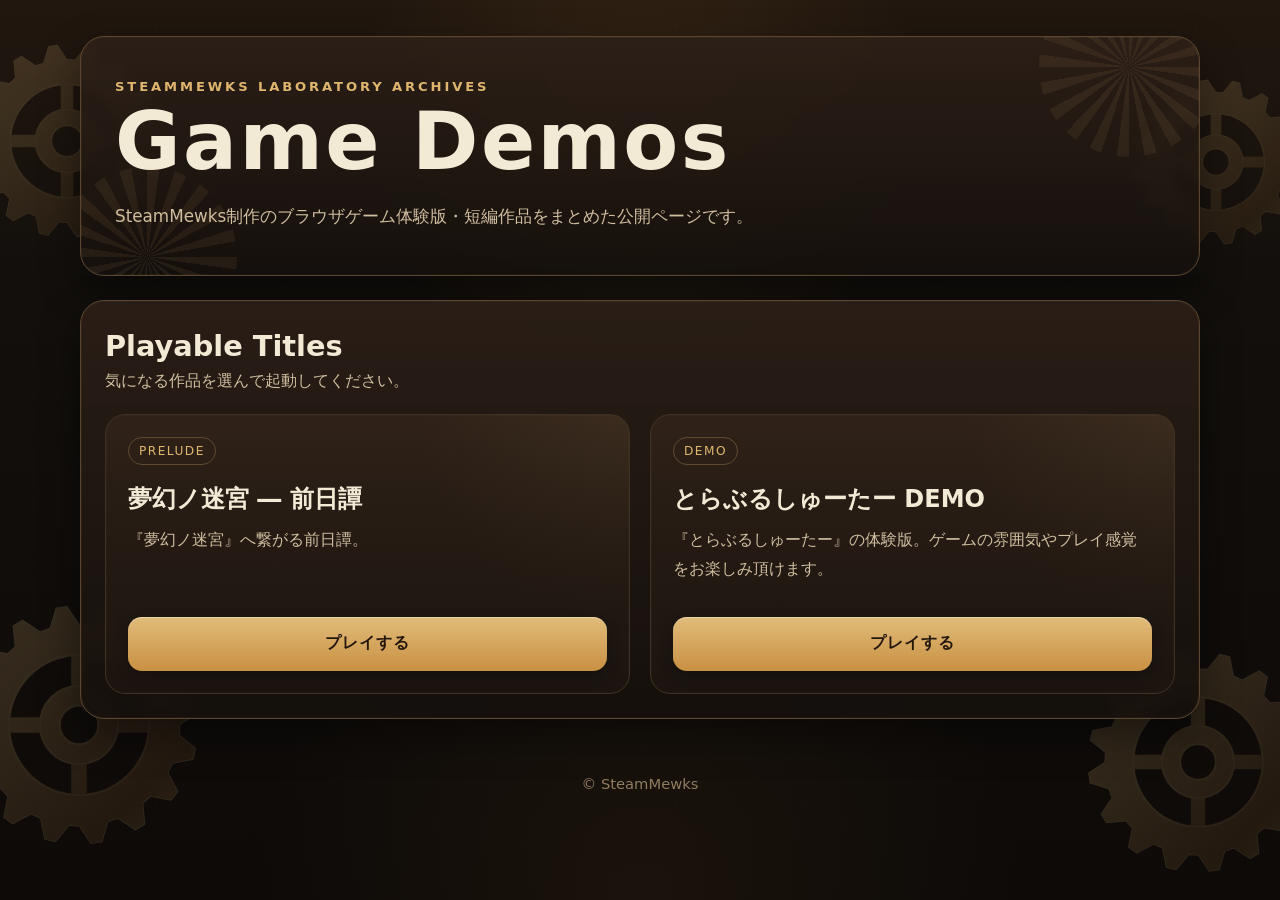
==== index.html @ 3a49b7d9 "Add files via upload" ====
<!doctype html>
<html lang="ja">
<head>
  <meta charset="utf-8">
  <meta name="viewport" content="width=device-width, initial-scale=1, viewport-fit=cover">
  <meta name="theme-color" content="#120f0c">
  <meta name="description" content="SteamMewks制作のブラウザゲーム体験版ポータル">
  <title>SteamMewks Game Demos</title>
  <link rel="stylesheet" href="./assets/css/style.css?v=20261019-3">
</head>
<body>
  <div class="gears" aria-hidden="true">
    <div class="gear spin slow" style="--size: min(210px, 32vw, 32vh); --top: 4%; --left: -3%;"></div>
    <div class="gear spin-reverse medium" style="--size: min(180px, 30vw, 30vh); --top: 8%; --right: -2%;"></div>
    <div class="gear spin-reverse slow" style="--size: min(260px, 34vw, 34vh); --bottom: 5%; --left: -4%;"></div>
    <div class="gear spin medium" style="--size: min(240px, 32vw, 32vh); --bottom: 2%; --right: -3%;"></div>
  </div>

  <div class="noise" aria-hidden="true"></div>

  <main class="shell">
    <header class="hero panel">
      <p class="eyebrow">SteamMewks Laboratory Archives</p>
      <h1>Game Demos</h1>
      <p class="lead">
        SteamMewks制作のブラウザゲーム体験版・短編作品をまとめた公開ページです。<br>
      </p>
    </header>

    <section class="catalog panel" aria-labelledby="catalog-title">
      <div class="section-head">
        <h2 id="catalog-title">Playable Titles</h2>
        <p>気になる作品を選んで起動してください。</p>
      </div>

      <div class="grid">
        <article class="card">
          <div class="card-top">
            <span class="tag">Prelude</span>
          </div>
          <h3>夢幻ノ迷宮 ― 前日譚</h3>
          <p>
            『夢幻ノ迷宮』へ繋がる前日譚。
          </p>
          <a class="button" href="./mugen-prelude/" aria-label="夢幻ノ迷宮 前日譚をプレイする">プレイする</a>
        </article>

        <article class="card">
          <div class="card-top">
            <span class="tag">Demo</span>
          </div>
          <h3>とらぶるしゅーたー DEMO</h3>
          <p>
            『とらぶるしゅーたー』の体験版。ゲームの雰囲気やプレイ感覚をお楽しみ頂けます。
          </p>
          <a class="button" href="./troubleshooter-demo/" aria-label="とらぶるしゅーたー DEMOをプレイする">プレイする</a>
        </article>
      </div>
    </section>

    <section class="notes panel" aria-labelledby="notes-title" hidden>
      <h2 id="notes-title">About This Repository</h2>
      <ul>
        <li>新しい作品を追加する場合は、ゲーム用フォルダを増やしてトップページにリンクを足すだけで運用できます。</li>
        <li>ルートには <code>.nojekyll</code> を置いてあるので、特殊なビルドなしで公開可能です。</li>
      </ul>
    </section>

    <footer class="footer">
      <p>© SteamMewks</p>
    </footer>
  </main>

  <script src="./assets/js/main.js"></script>
</body>
</html>
---- assets/css/style.css ----
:root{
  --bg:#120f0c;
  --bg2:#1a1410;
  --panel:rgba(24,18,15,0.86);
  --panel2:rgba(38,28,21,0.94);
  --line:#5a4630;
  --line-soft:#3e3122;
  --text:#f3ead6;
  --muted:#cfbea0;
  --accent:#b77a30;
  --accent-2:#e0b66f;
  --shadow:rgba(0,0,0,0.42);
}

*{box-sizing:border-box}
html{scroll-behavior:smooth}
body{
  margin:0;
  min-height:100vh;
  color:var(--text);
  font-family: "Yu Gothic UI","Hiragino Sans","Meiryo",system-ui,sans-serif;
  background:
    radial-gradient(circle at 50% 12%, rgba(187,124,48,0.12), transparent 28%),
    radial-gradient(circle at 50% 100%, rgba(187,124,48,0.08), transparent 35%),
    linear-gradient(180deg, #21170f 0%, var(--bg) 32%, #0d0a08 100%);
  overflow-x:hidden;
}

a{color:inherit}

.shell{
  position:relative;
  width:min(1120px, calc(100% - 32px));
  margin:0 auto;
  padding:36px 0 64px;
  z-index:2;
}

.panel{
  background:linear-gradient(180deg, rgba(45,32,24,0.88), rgba(21,16,12,0.90));
  border:1px solid var(--line);
  border-radius:24px;
  box-shadow:0 16px 40px var(--shadow), inset 0 0 0 1px rgba(224,182,111,0.05);
  backdrop-filter: blur(4px);
}

.hero{
  padding:42px 34px;
  margin-bottom:24px;
  position:relative;
  overflow:hidden;
}
.hero::before,
.hero::after{
  content:"";
  position:absolute;
  inset:auto;
  width:180px;
  height:180px;
  border-radius:50%;
  opacity:0.08;
  background:repeating-conic-gradient(from 0deg, var(--accent-2) 0 8deg, transparent 8deg 18deg);
  filter:blur(0.2px);
}
.hero::before{top:-60px;right:-20px}
.hero::after{bottom:-72px;left:-24px}

.eyebrow{
  margin:0 0 8px;
  color:var(--accent-2);
  text-transform:uppercase;
  letter-spacing:.22em;
  font-size:.82rem;
  font-weight:700;
}

h1{
  margin:0;
  font-size:clamp(2.4rem, 7vw, 5rem);
  line-height:1;
  letter-spacing:.03em;
}

.lead{
  margin:18px 0 0;
  max-width:760px;
  color:var(--muted);
  font-size:1.05rem;
  line-height:1.95;
}

.catalog{padding:28px 24px 24px;margin-bottom:24px}
.section-head h2,.notes h2{
  margin:0;
  font-size:1.8rem;
}
.section-head p{
  margin:8px 0 0;
  color:var(--muted);
}
.grid{
  display:grid;
  grid-template-columns:repeat(auto-fit,minmax(280px,1fr));
  gap:20px;
  margin-top:22px;
}
.card{
  display:flex;
  flex-direction:column;
  min-height:280px;
  padding:22px;
  border-radius:20px;
  border:1px solid var(--line-soft);
  background:
    linear-gradient(180deg, rgba(62,45,31,0.45), rgba(29,21,16,0.78)),
    radial-gradient(circle at top right, rgba(224,182,111,0.12), transparent 35%);
  box-shadow: inset 0 0 0 1px rgba(255,255,255,0.02);
  transition: transform .22s ease, border-color .22s ease, box-shadow .22s ease;
}
.card:hover{
  transform:translateY(-4px);
  border-color:var(--accent);
  box-shadow:0 10px 24px rgba(0,0,0,0.28), inset 0 0 0 1px rgba(224,182,111,0.06);
}
.card-top{
  display:flex;
  justify-content:space-between;
  align-items:center;
  gap:12px;
}
.tag,
.badge{
  display:inline-flex;
  align-items:center;
  padding:6px 10px;
  border-radius:999px;
  border:1px solid rgba(224,182,111,0.28);
  font-size:.76rem;
  letter-spacing:.12em;
  text-transform:uppercase;
}
.tag{color:var(--accent-2)}
.badge{color:#ddcfb2;background:rgba(255,255,255,0.03)}
.card h3{
  margin:18px 0 10px;
  font-size:1.5rem;
  line-height:1.35;
}
.card p{
  margin:0;
  color:var(--muted);
  line-height:1.82;
  flex:1;
}
.button{
  display:inline-flex;
  justify-content:center;
  align-items:center;
  margin-top:20px;
  min-height:48px;
  padding:0 18px;
  border-radius:14px;
  text-decoration:none;
  font-weight:700;
  letter-spacing:.06em;
  color:#23170c;
  background:linear-gradient(180deg, #e1bc7a 0%, #c99043 100%);
  box-shadow: inset 0 1px 0 rgba(255,255,255,0.35), 0 6px 14px rgba(0,0,0,0.22);
}
.button:hover{filter:brightness(1.05)}

.notes{padding:24px 24px 22px}
.notes ul{margin:16px 0 0;padding-left:1.2em;color:var(--muted);line-height:1.9}
.notes code{
  color:var(--accent-2);
  background:rgba(255,255,255,0.04);
  padding:.1em .45em;
  border-radius:.4em;
}

.footer{
  padding-top:18px;
  text-align:center;
  color:#8f7c60;
  font-size:.92rem;
}

.gears{
  position:fixed;
  inset:0;
  z-index:0;
  pointer-events:none;
  overflow:hidden;
}
.gear{
  position:absolute;
  top:var(--top, auto);
  right:var(--right, auto);
  bottom:var(--bottom, auto);
  left:var(--left, auto);
  width:var(--size);
  height:var(--size);
  opacity:.2;
  background:url("../img/gear.svg") center / contain no-repeat;
}
.spin{animation:spin 24s linear infinite}
.spin-reverse{animation:spin-reverse 20s linear infinite}
.slow{animation-duration:30s}
.medium{animation-duration:22s}
.fast{animation-duration:16s}

.noise{
  position:fixed;
  inset:0;
  z-index:1;
  pointer-events:none;
  opacity:.08;
  background-image:
    radial-gradient(circle at 20% 20%, rgba(255,255,255,0.25) 0 1px, transparent 1px),
    radial-gradient(circle at 80% 40%, rgba(255,255,255,0.18) 0 1px, transparent 1px),
    radial-gradient(circle at 60% 70%, rgba(255,255,255,0.14) 0 1px, transparent 1px);
  background-size: 130px 130px, 170px 170px, 210px 210px;
}

@keyframes spin{from{transform:rotate(0deg)}to{transform:rotate(360deg)}}
@keyframes spin-reverse{from{transform:rotate(360deg)}to{transform:rotate(0deg)}}

@media (max-width: 720px){
  .shell{width:min(100% - 20px, 1120px);padding:20px 0 42px}
  .hero{padding:28px 18px 26px}
  .catalog,.notes{padding:20px 16px}
  .lead{font-size:.98rem;line-height:1.8}
  .card{min-height:250px;padding:18px}
  .gear{opacity:.16}
}

@media (prefers-reduced-motion: reduce){
  .gear{animation:none}
  html{scroll-behavior:auto}
}

/* Phone layout */
html{-webkit-text-size-adjust:100%;text-size-adjust:100%}
body{min-height:100svh}
.shell{padding-left:env(safe-area-inset-left);padding-right:env(safe-area-inset-right)}
.hero,.catalog,.card{min-width:0}
.grid{grid-template-columns:minmax(0,1fr)}
h1,h2,h3,p{overflow-wrap:anywhere}
.button{min-height:54px;touch-action:manipulation}
.button:focus-visible{outline:3px solid var(--accent-2);outline-offset:4px}
[hidden]{display:none!important}
@media (max-width:720px){
  .shell{width:calc(100% - 24px);padding-top:max(16px, env(safe-area-inset-top));padding-bottom:max(28px, env(safe-area-inset-bottom))}
  .panel{border-radius:18px;backdrop-filter:none}
  .hero{padding:26px 20px;margin-bottom:16px}
  .hero::before,.hero::after{display:none}
  .eyebrow{font-size:.68rem;letter-spacing:.12em;line-height:1.7}
  h1{font-size:clamp(2rem,10vw,3.4rem);line-height:1.1}
  .lead{margin-top:14px;font-size:.94rem;line-height:1.85}
  .lead br{display:none}
  .catalog{padding:22px 14px 14px;margin-bottom:0}
  .section-head{padding:0 4px}
  .section-head h2{font-size:1.4rem}
  .section-head p{font-size:.88rem;line-height:1.7}
  .grid{gap:14px;margin-top:18px}
  .card{min-height:0;padding:20px 16px;border-radius:14px}
  .card h3{font-size:1.24rem;margin-top:16px}
  .card p{font-size:.94rem;line-height:1.8}
  .button{width:100%;margin-top:18px;font-size:1rem}
  .gear{opacity:.16;filter:none}
  .noise{display:none}
  .footer{padding-top:14px;font-size:.8rem}
}
@media (min-width:960px){
  .grid{grid-template-columns:repeat(2,minmax(0,1fr))}
}
@media (hover:none){
  .card:hover{transform:none;box-shadow:inset 0 0 0 1px rgba(255,255,255,.02);border-color:var(--line-soft)}
}
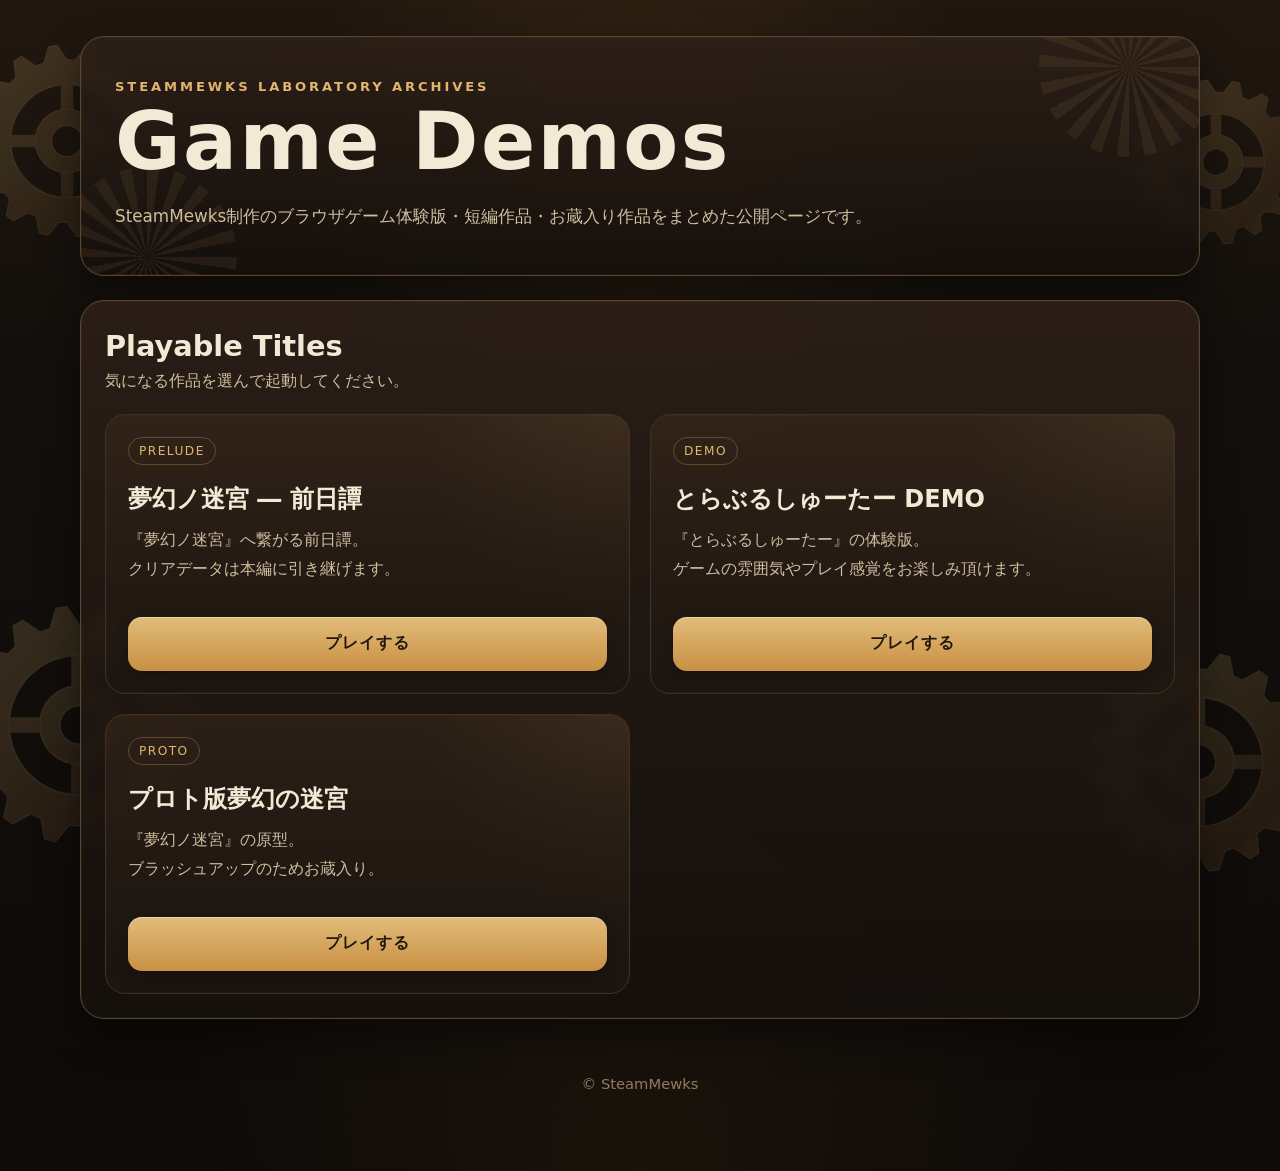
==== commit 7f7b14b8: "Add files via upload" ====
--- a/index.html
+++ b/index.html
@@ -23,7 +23,7 @@
       <p class="eyebrow">SteamMewks Laboratory Archives</p>
       <h1>Game Demos</h1>
       <p class="lead">
-        SteamMewks制作のブラウザゲーム体験版・短編作品をまとめた公開ページです。<br>
+        SteamMewks制作のブラウザゲーム体験版・短編作品・お蔵入り作品をまとめた公開ページです。<br>
       </p>
     </header>
 
@@ -40,7 +40,7 @@
           </div>
           <h3>夢幻ノ迷宮 ― 前日譚</h3>
           <p>
-            『夢幻ノ迷宮』へ繋がる前日譚。
+            『夢幻ノ迷宮』へ繋がる前日譚。<br>クリアデータは本編に引き継げます。
           </p>
           <a class="button" href="./mugen-prelude/" aria-label="夢幻ノ迷宮 前日譚をプレイする">プレイする</a>
         </article>
@@ -51,9 +51,20 @@
           </div>
           <h3>とらぶるしゅーたー DEMO</h3>
           <p>
-            『とらぶるしゅーたー』の体験版。ゲームの雰囲気やプレイ感覚をお楽しみ頂けます。
+            『とらぶるしゅーたー』の体験版。<br>ゲームの雰囲気やプレイ感覚をお楽しみ頂けます。
           </p>
           <a class="button" href="./troubleshooter-demo/" aria-label="とらぶるしゅーたー DEMOをプレイする">プレイする</a>
+        </article>
+
+        <article class="card">
+          <div class="card-top">
+            <span class="tag">Proto</span>
+          </div>
+          <h3>プロト版夢幻の迷宮</h3>
+          <p>
+            『夢幻ノ迷宮』の原型。<br>ブラッシュアップのためお蔵入り。
+          </p>
+          <a class="button" href="./proto-mugen/" aria-label="プロト版をプレイする">プレイする</a>
         </article>
       </div>
     </section>
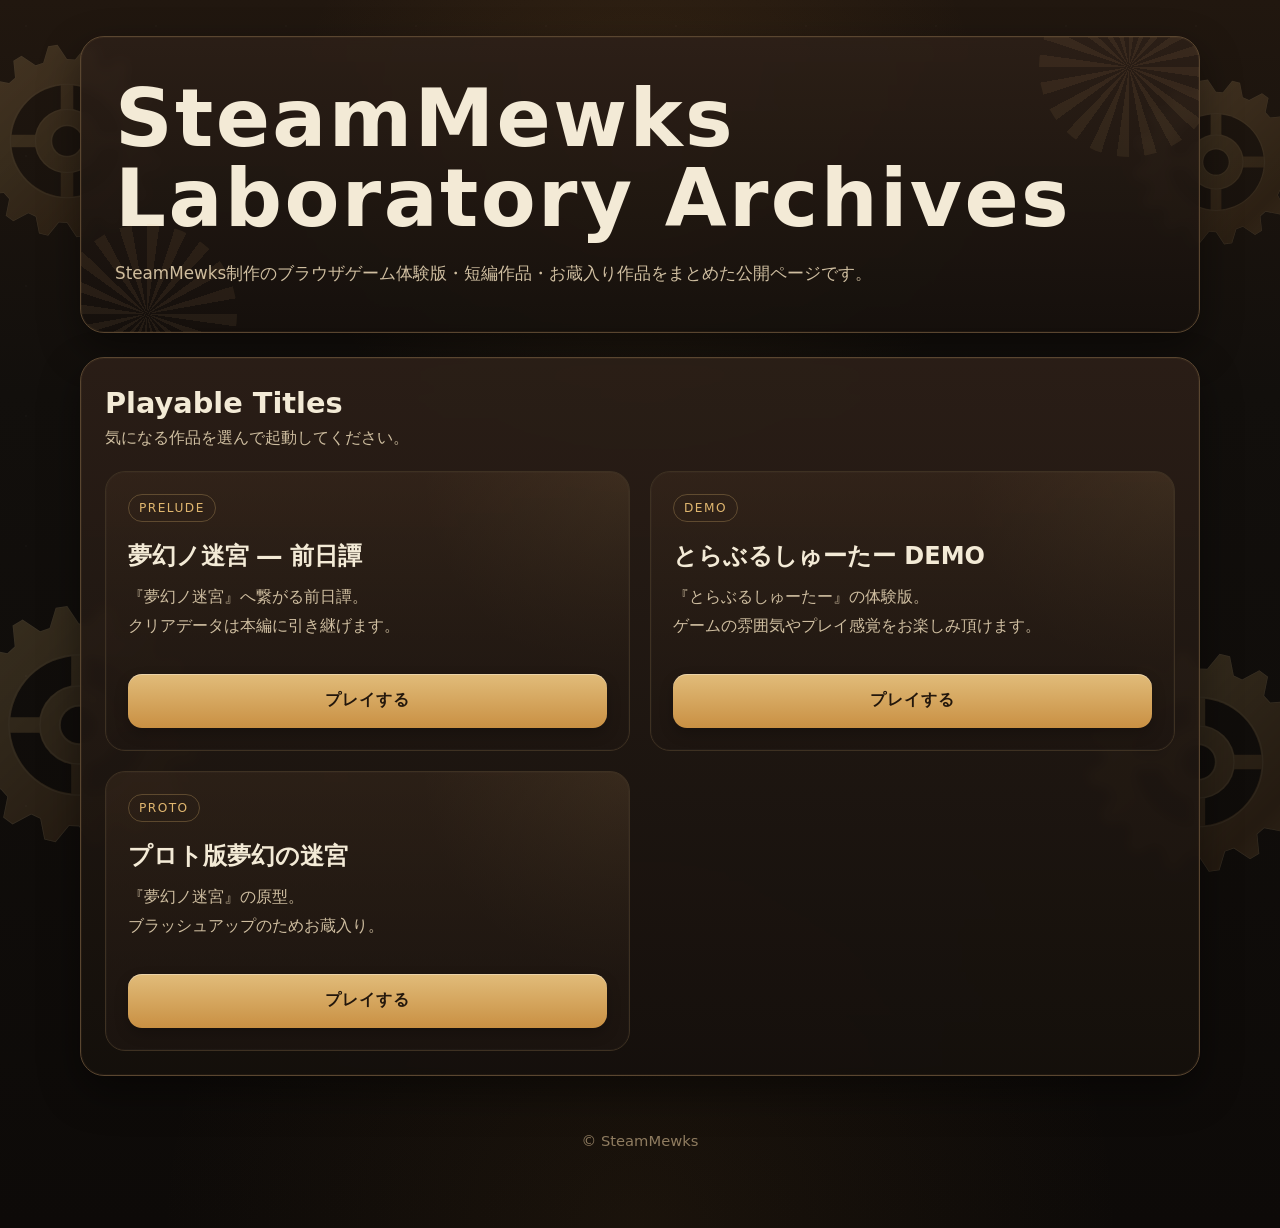
==== commit eabba2f9: "index.html の更新" ====
--- a/index.html
+++ b/index.html
@@ -5,7 +5,7 @@
   <meta name="viewport" content="width=device-width, initial-scale=1, viewport-fit=cover">
   <meta name="theme-color" content="#120f0c">
   <meta name="description" content="SteamMewks制作のブラウザゲーム体験版ポータル">
-  <title>SteamMewks Game Demos</title>
+  <title>SteamMewks Laboratory Archives</title>
   <link rel="stylesheet" href="./assets/css/style.css?v=20261019-3">
 </head>
 <body>
@@ -20,8 +20,7 @@
 
   <main class="shell">
     <header class="hero panel">
-      <p class="eyebrow">SteamMewks Laboratory Archives</p>
-      <h1>Game Demos</h1>
+      <h1>SteamMewks Laboratory Archives</h1>
       <p class="lead">
         SteamMewks制作のブラウザゲーム体験版・短編作品・お蔵入り作品をまとめた公開ページです。<br>
       </p>
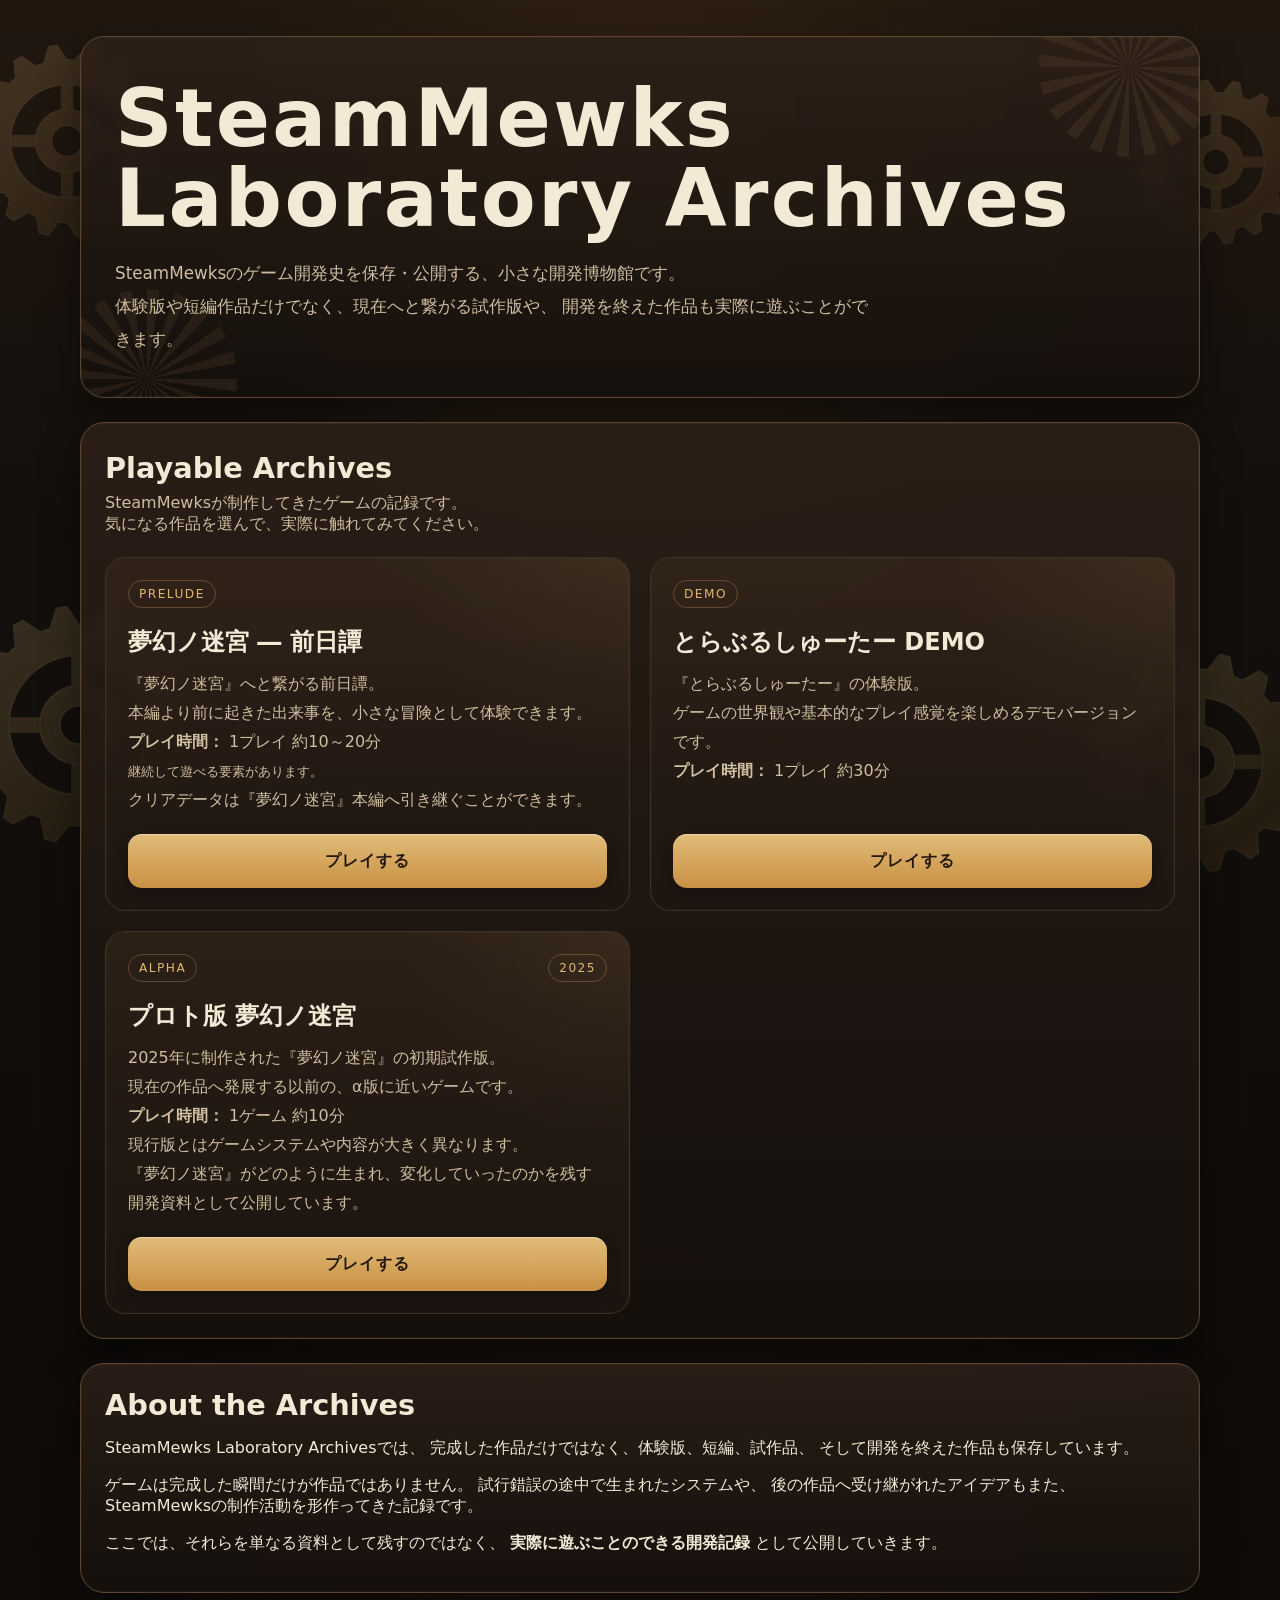
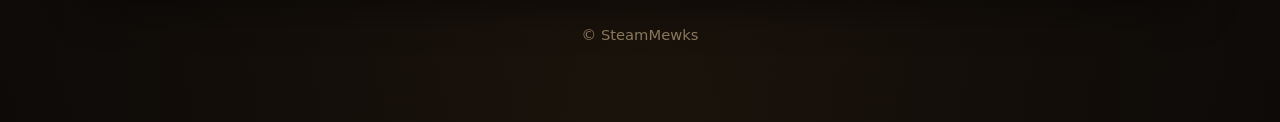
==== commit ad306ad2: "index.html の更新" ====
--- a/index.html
+++ b/index.html
@@ -4,83 +4,206 @@
   <meta charset="utf-8">
   <meta name="viewport" content="width=device-width, initial-scale=1, viewport-fit=cover">
   <meta name="theme-color" content="#120f0c">
-  <meta name="description" content="SteamMewks制作のブラウザゲーム体験版ポータル">
+  <meta
+    name="description"
+    content="SteamMewksが制作してきたブラウザゲームの体験版・短編作品・試作版を、実際に遊びながら辿れる開発アーカイブ。"
+  >
   <title>SteamMewks Laboratory Archives</title>
   <link rel="stylesheet" href="./assets/css/style.css?v=20261019-3">
 </head>
+
 <body>
   <div class="gears" aria-hidden="true">
-    <div class="gear spin slow" style="--size: min(210px, 32vw, 32vh); --top: 4%; --left: -3%;"></div>
-    <div class="gear spin-reverse medium" style="--size: min(180px, 30vw, 30vh); --top: 8%; --right: -2%;"></div>
-    <div class="gear spin-reverse slow" style="--size: min(260px, 34vw, 34vh); --bottom: 5%; --left: -4%;"></div>
-    <div class="gear spin medium" style="--size: min(240px, 32vw, 32vh); --bottom: 2%; --right: -3%;"></div>
+    <div
+      class="gear spin slow"
+      style="--size: min(210px, 32vw, 32vh); --top: 4%; --left: -3%;"
+    ></div>
+
+    <div
+      class="gear spin-reverse medium"
+      style="--size: min(180px, 30vw, 30vh); --top: 8%; --right: -2%;"
+    ></div>
+
+    <div
+      class="gear spin-reverse slow"
+      style="--size: min(260px, 34vw, 34vh); --bottom: 5%; --left: -4%;"
+    ></div>
+
+    <div
+      class="gear spin medium"
+      style="--size: min(240px, 32vw, 32vh); --bottom: 2%; --right: -3%;"
+    ></div>
   </div>
 
   <div class="noise" aria-hidden="true"></div>
 
   <main class="shell">
+
     <header class="hero panel">
       <h1>SteamMewks Laboratory Archives</h1>
+
       <p class="lead">
-        SteamMewks制作のブラウザゲーム体験版・短編作品・お蔵入り作品をまとめた公開ページです。<br>
+        SteamMewksのゲーム開発史を保存・公開する、小さな開発博物館です。<br>
+        体験版や短編作品だけでなく、現在へと繋がる試作版や、
+        開発を終えた作品も実際に遊ぶことができます。
       </p>
     </header>
 
+
     <section class="catalog panel" aria-labelledby="catalog-title">
+
       <div class="section-head">
-        <h2 id="catalog-title">Playable Titles</h2>
-        <p>気になる作品を選んで起動してください。</p>
+        <h2 id="catalog-title">Playable Archives</h2>
+
+        <p>
+          SteamMewksが制作してきたゲームの記録です。<br>
+          気になる作品を選んで、実際に触れてみてください。
+        </p>
       </div>
 
+
       <div class="grid">
+
+        <!-- 夢幻ノ迷宮 前日譚 -->
         <article class="card">
+
           <div class="card-top">
             <span class="tag">Prelude</span>
           </div>
+
           <h3>夢幻ノ迷宮 ― 前日譚</h3>
-          <p>
-            『夢幻ノ迷宮』へ繋がる前日譚。<br>クリアデータは本編に引き継げます。
-          </p>
-          <a class="button" href="./mugen-prelude/" aria-label="夢幻ノ迷宮 前日譚をプレイする">プレイする</a>
+
+          <p>
+            『夢幻ノ迷宮』へと繋がる前日譚。<br>
+            本編より前に起きた出来事を、小さな冒険として体験できます。
+          </p>
+
+          <p>
+            <strong>プレイ時間：</strong>
+            1プレイ 約10～20分
+            <br>
+            <small>継続して遊べる要素があります。</small>
+          </p>
+
+          <p>
+            クリアデータは『夢幻ノ迷宮』本編へ引き継ぐことができます。
+          </p>
+
+          <a
+            class="button"
+            href="./mugen-prelude/"
+            aria-label="夢幻ノ迷宮 前日譚をプレイする"
+          >
+            プレイする
+          </a>
+
         </article>
 
+
+        <!-- とらぶるしゅーたー -->
         <article class="card">
+
           <div class="card-top">
             <span class="tag">Demo</span>
           </div>
+
           <h3>とらぶるしゅーたー DEMO</h3>
-          <p>
-            『とらぶるしゅーたー』の体験版。<br>ゲームの雰囲気やプレイ感覚をお楽しみ頂けます。
-          </p>
-          <a class="button" href="./troubleshooter-demo/" aria-label="とらぶるしゅーたー DEMOをプレイする">プレイする</a>
+
+          <p>
+            『とらぶるしゅーたー』の体験版。<br>
+            ゲームの世界観や基本的なプレイ感覚を楽しめるデモバージョンです。
+          </p>
+
+          <p>
+            <strong>プレイ時間：</strong>
+            1プレイ 約30分
+          </p>
+
+          <a
+            class="button"
+            href="./troubleshooter-demo/"
+            aria-label="とらぶるしゅーたー DEMOをプレイする"
+          >
+            プレイする
+          </a>
+
         </article>
 
+
+        <!-- プロト版 夢幻ノ迷宮 -->
         <article class="card">
+
           <div class="card-top">
-            <span class="tag">Proto</span>
+            <span class="tag">Alpha</span>
+            <span class="tag">2025</span>
           </div>
-          <h3>プロト版夢幻の迷宮</h3>
-          <p>
-            『夢幻ノ迷宮』の原型。<br>ブラッシュアップのためお蔵入り。
-          </p>
-          <a class="button" href="./proto-mugen/" aria-label="プロト版をプレイする">プレイする</a>
+
+          <h3>プロト版 夢幻ノ迷宮</h3>
+
+          <p>
+            2025年に制作された『夢幻ノ迷宮』の初期試作版。<br>
+            現在の作品へ発展する以前の、α版に近いゲームです。
+          </p>
+
+          <p>
+            <strong>プレイ時間：</strong>
+            1ゲーム 約10分
+          </p>
+
+          <p>
+            現行版とはゲームシステムや内容が大きく異なります。<br>
+            『夢幻ノ迷宮』がどのように生まれ、変化していったのかを残す
+            開発資料として公開しています。
+          </p>
+
+          <a
+            class="button"
+            href="./proto-mugen/"
+            aria-label="2025年制作のプロト版 夢幻ノ迷宮をプレイする"
+          >
+            プレイする
+          </a>
+
         </article>
+
       </div>
     </section>
 
-    <section class="notes panel" aria-labelledby="notes-title" hidden>
-      <h2 id="notes-title">About This Repository</h2>
-      <ul>
-        <li>新しい作品を追加する場合は、ゲーム用フォルダを増やしてトップページにリンクを足すだけで運用できます。</li>
-        <li>ルートには <code>.nojekyll</code> を置いてあるので、特殊なビルドなしで公開可能です。</li>
-      </ul>
+
+    <section class="notes panel" aria-labelledby="notes-title">
+
+      <div class="section-head">
+        <h2 id="notes-title">About the Archives</h2>
+      </div>
+
+      <p>
+        SteamMewks Laboratory Archivesでは、
+        完成した作品だけではなく、体験版、短編、試作品、
+        そして開発を終えた作品も保存しています。
+      </p>
+
+      <p>
+        ゲームは完成した瞬間だけが作品ではありません。
+        試行錯誤の途中で生まれたシステムや、
+        後の作品へ受け継がれたアイデアもまた、
+        SteamMewksの制作活動を形作ってきた記録です。
+      </p>
+
+      <p>
+        ここでは、それらを単なる資料として残すのではなく、
+        <strong>実際に遊ぶことのできる開発記録</strong>
+        として公開していきます。
+      </p>
+
     </section>
+
 
     <footer class="footer">
       <p>© SteamMewks</p>
     </footer>
+
   </main>
 
   <script src="./assets/js/main.js"></script>
 </body>
-</html>
+</html>
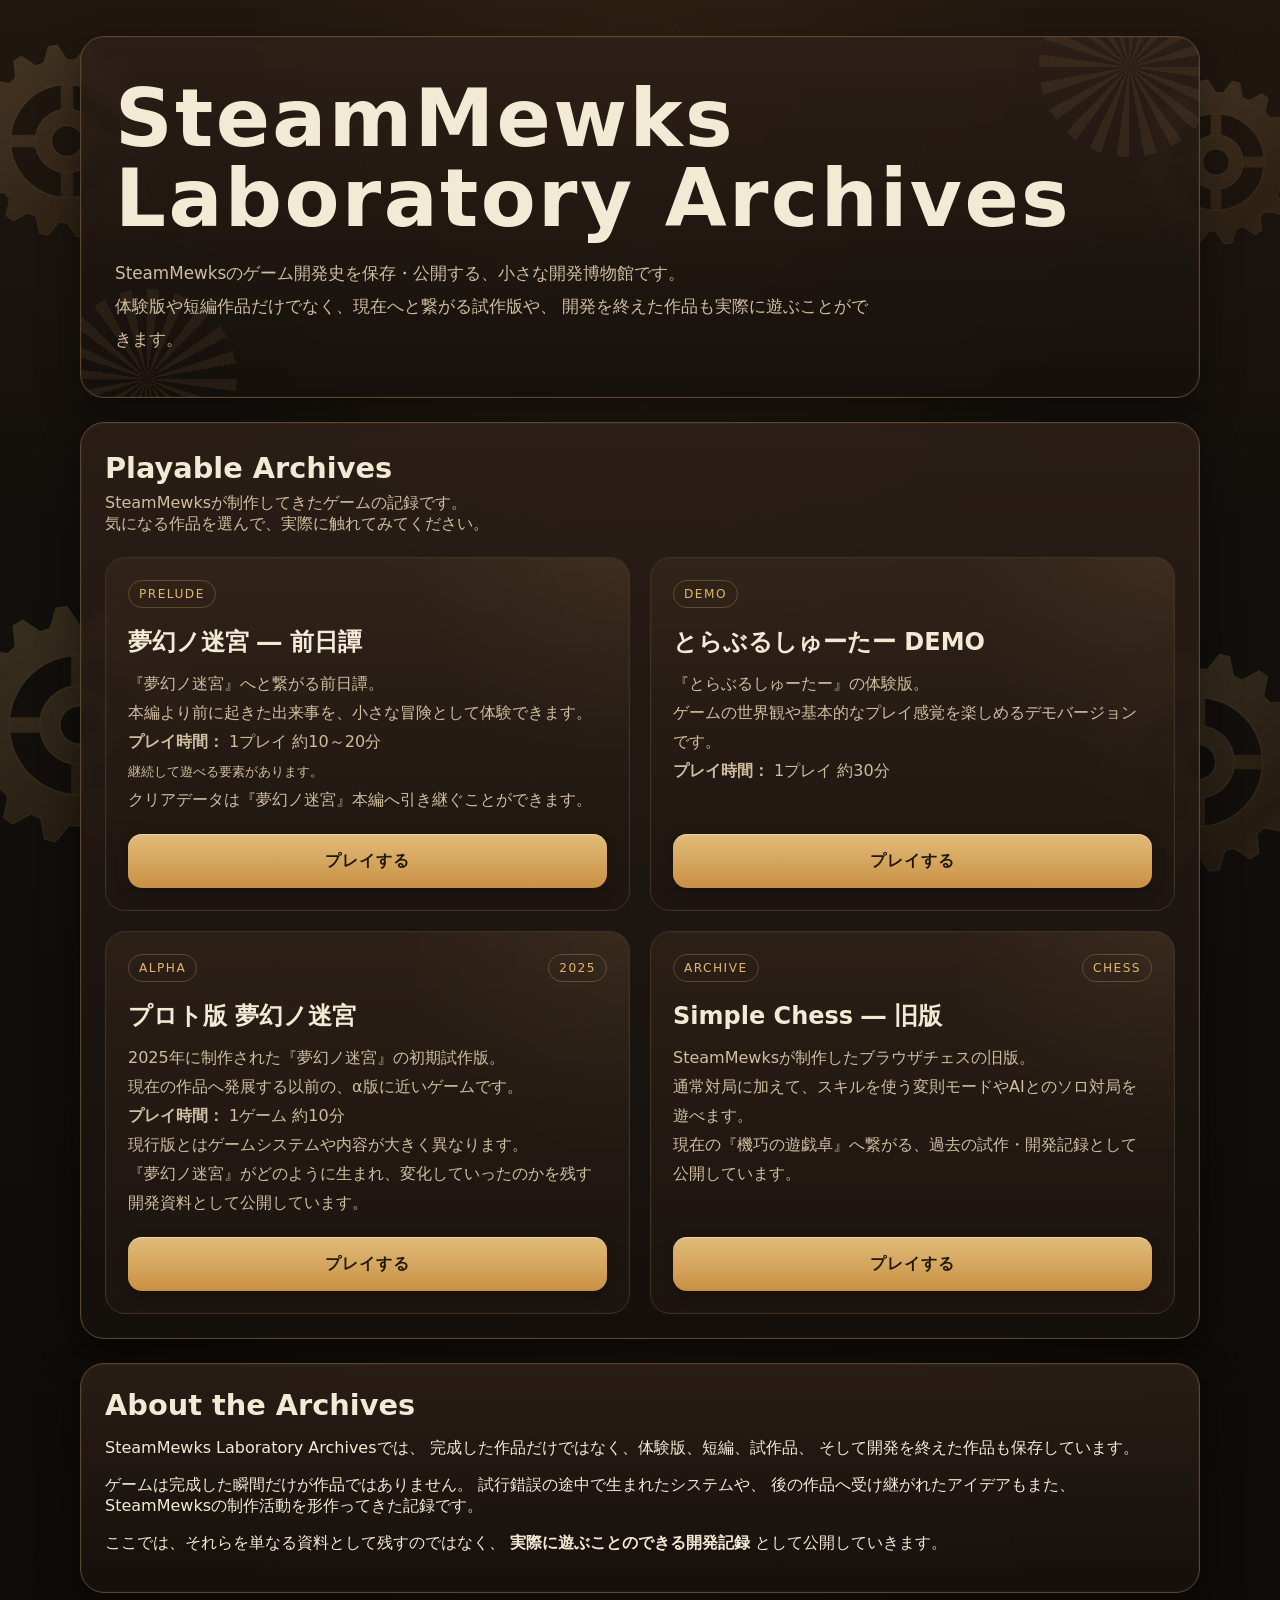
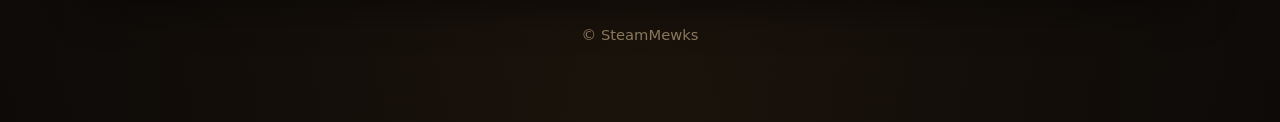
==== commit 7e615ec8: "index.html の更新" ====
--- a/index.html
+++ b/index.html
@@ -166,6 +166,35 @@
 
         </article>
 
+<!-- Simple Chess 旧版 -->
+<article class="card">
+
+  <div class="card-top">
+    <span class="tag">Archive</span>
+    <span class="tag">Chess</span>
+  </div>
+
+  <h3>Simple Chess ― 旧版</h3>
+
+  <p>
+    SteamMewksが制作したブラウザチェスの旧版。<br>
+    通常対局に加えて、スキルを使う変則モードやAIとのソロ対局を遊べます。
+  </p>
+
+  <p>
+    現在の『機巧の遊戯卓』へ繋がる、過去の試作・開発記録として公開しています。
+  </p>
+
+  <a
+    class="button"
+    href="./simple-chess/simple-chess.html"
+    aria-label="Simple Chess 旧版をプレイする"
+  >
+    プレイする
+  </a>
+
+</article>
+
       </div>
     </section>
 
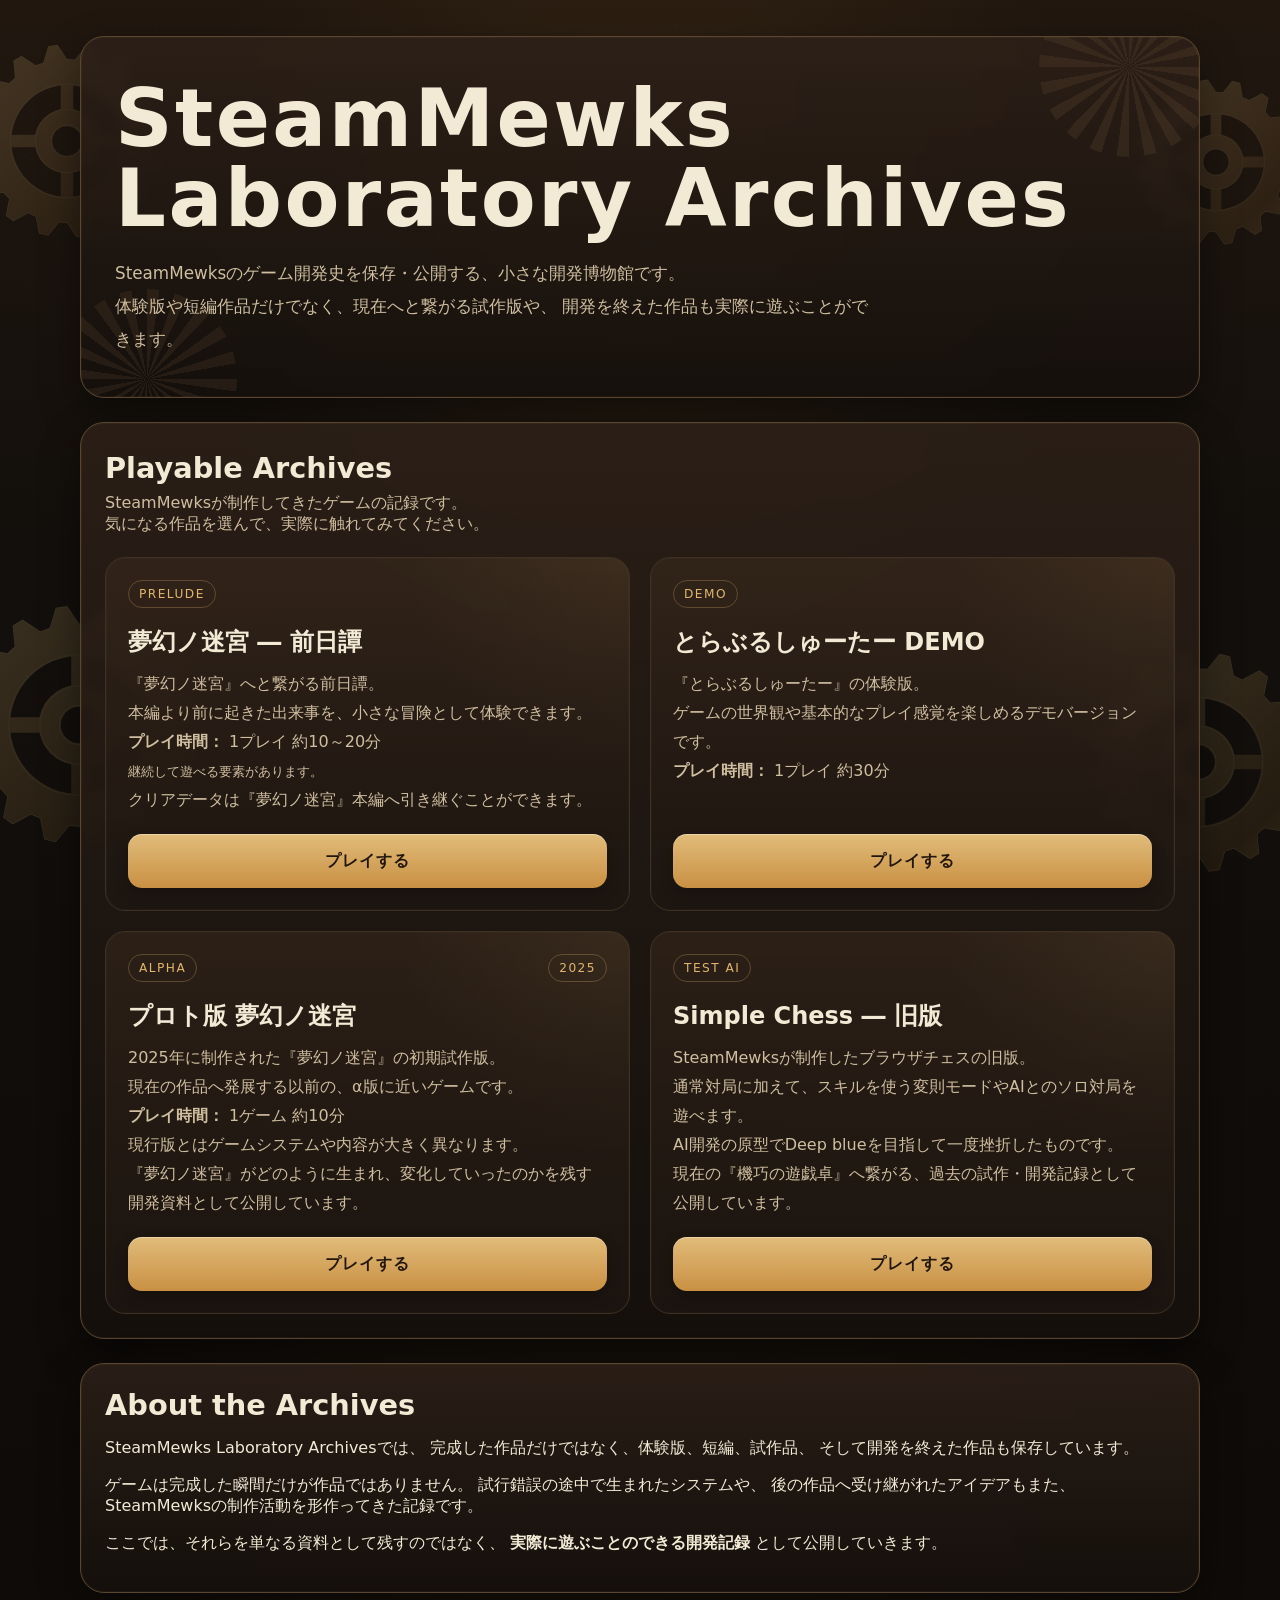
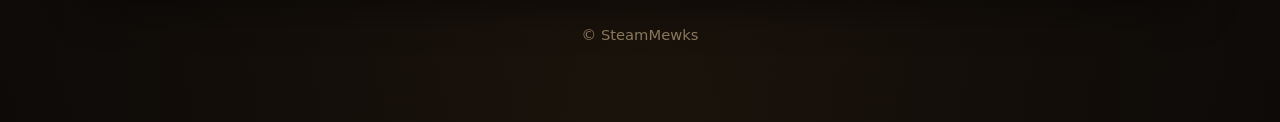
==== commit 5be3cbe4: "index.html の更新" ====
--- a/index.html
+++ b/index.html
@@ -170,15 +170,14 @@
 <article class="card">
 
   <div class="card-top">
-    <span class="tag">Archive</span>
-    <span class="tag">Chess</span>
+    <span class="tag">Test AI</span>
   </div>
 
   <h3>Simple Chess ― 旧版</h3>
 
   <p>
     SteamMewksが制作したブラウザチェスの旧版。<br>
-    通常対局に加えて、スキルを使う変則モードやAIとのソロ対局を遊べます。
+    通常対局に加えて、スキルを使う変則モードやAIとのソロ対局を遊べます。<br>AI開発の原型でDeep blueを目指して一度挫折したものです。
   </p>
 
   <p>
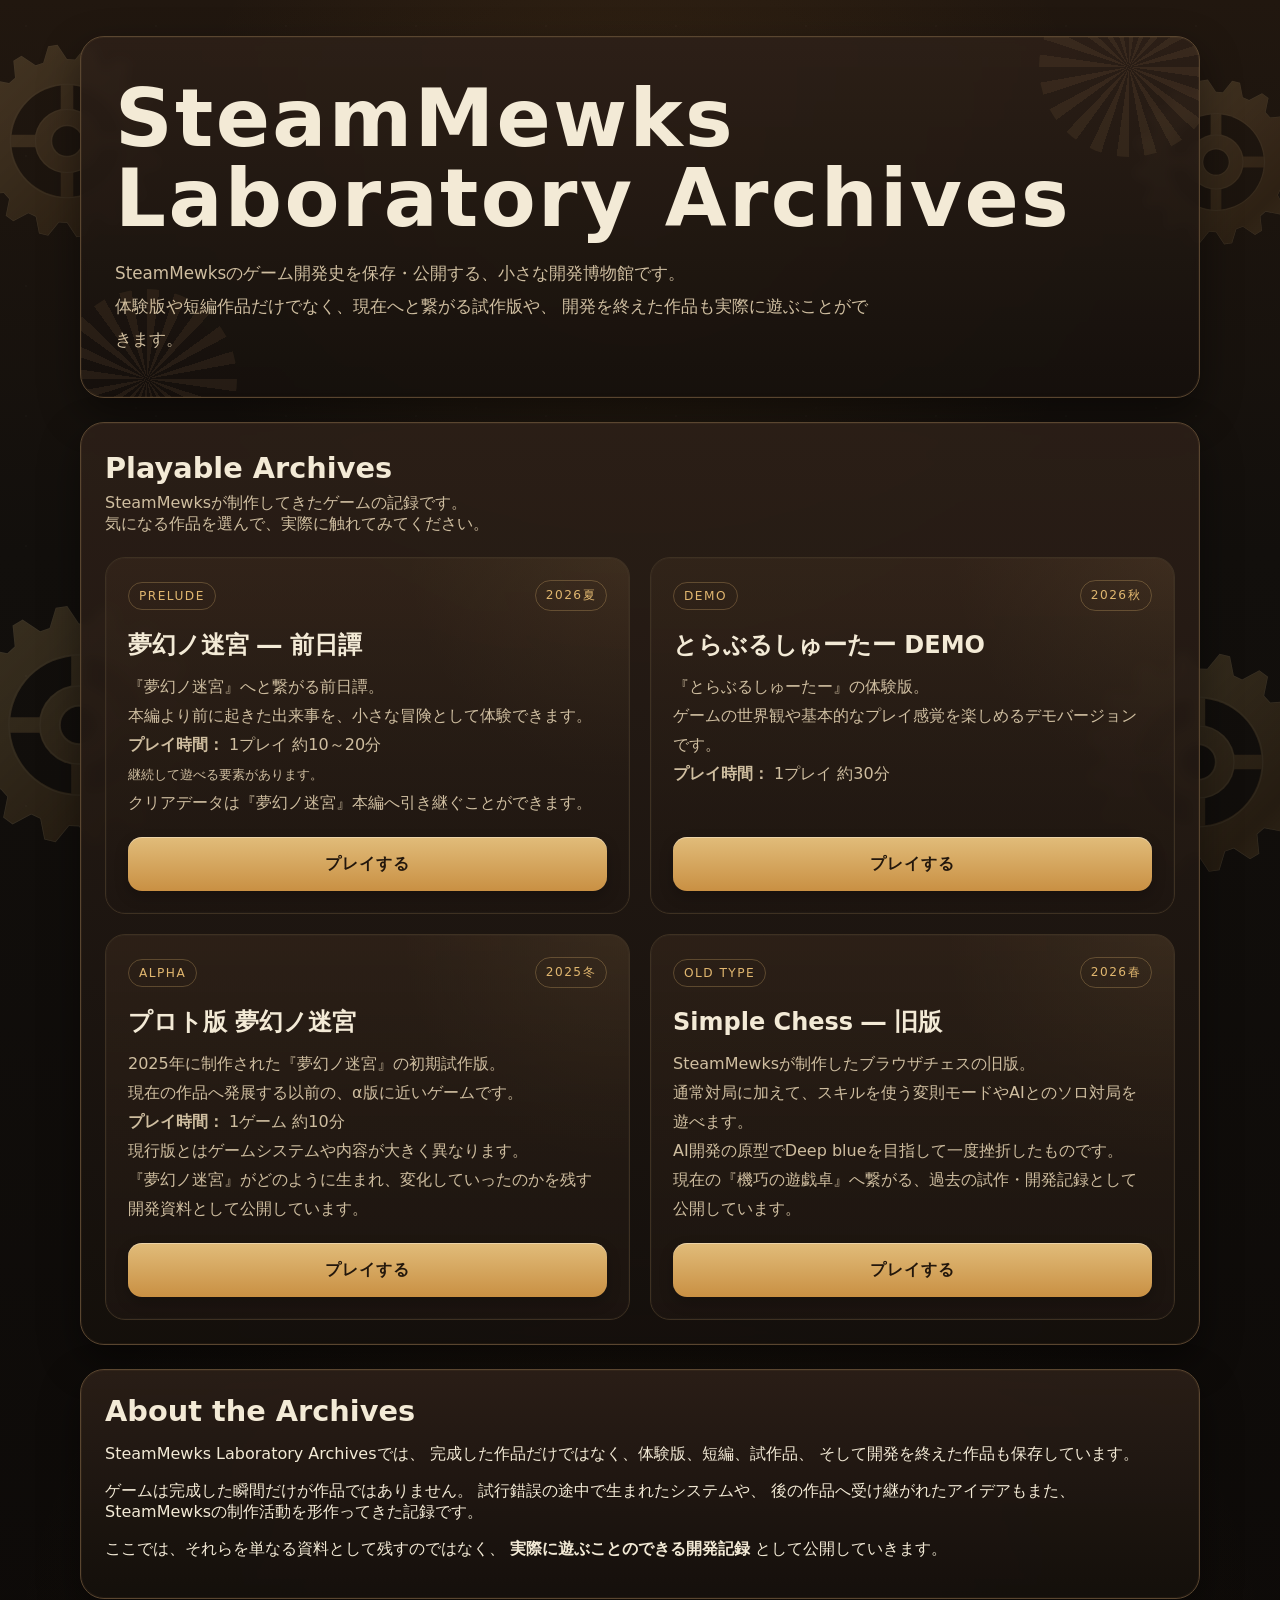
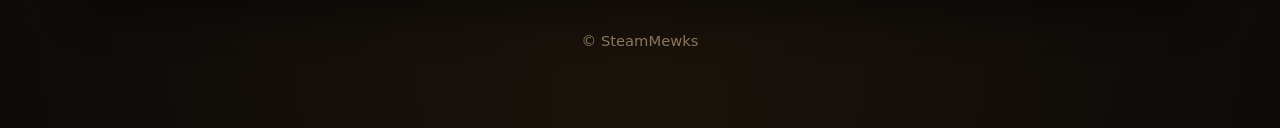
==== commit 6b3621ae: "index.html の更新" ====
--- a/index.html
+++ b/index.html
@@ -69,6 +69,7 @@
 
           <div class="card-top">
             <span class="tag">Prelude</span>
+            <span class="tag">2026夏</span>
           </div>
 
           <h3>夢幻ノ迷宮 ― 前日譚</h3>
@@ -105,6 +106,7 @@
 
           <div class="card-top">
             <span class="tag">Demo</span>
+            <span class="tag">2026秋</span>
           </div>
 
           <h3>とらぶるしゅーたー DEMO</h3>
@@ -135,7 +137,7 @@
 
           <div class="card-top">
             <span class="tag">Alpha</span>
-            <span class="tag">2025</span>
+            <span class="tag">2025冬</span>
           </div>
 
           <h3>プロト版 夢幻ノ迷宮</h3>
@@ -170,7 +172,8 @@
 <article class="card">
 
   <div class="card-top">
-    <span class="tag">Test AI</span>
+    <span class="tag">Old Type</span>
+    <span class="tag">2026春</span>
   </div>
 
   <h3>Simple Chess ― 旧版</h3>
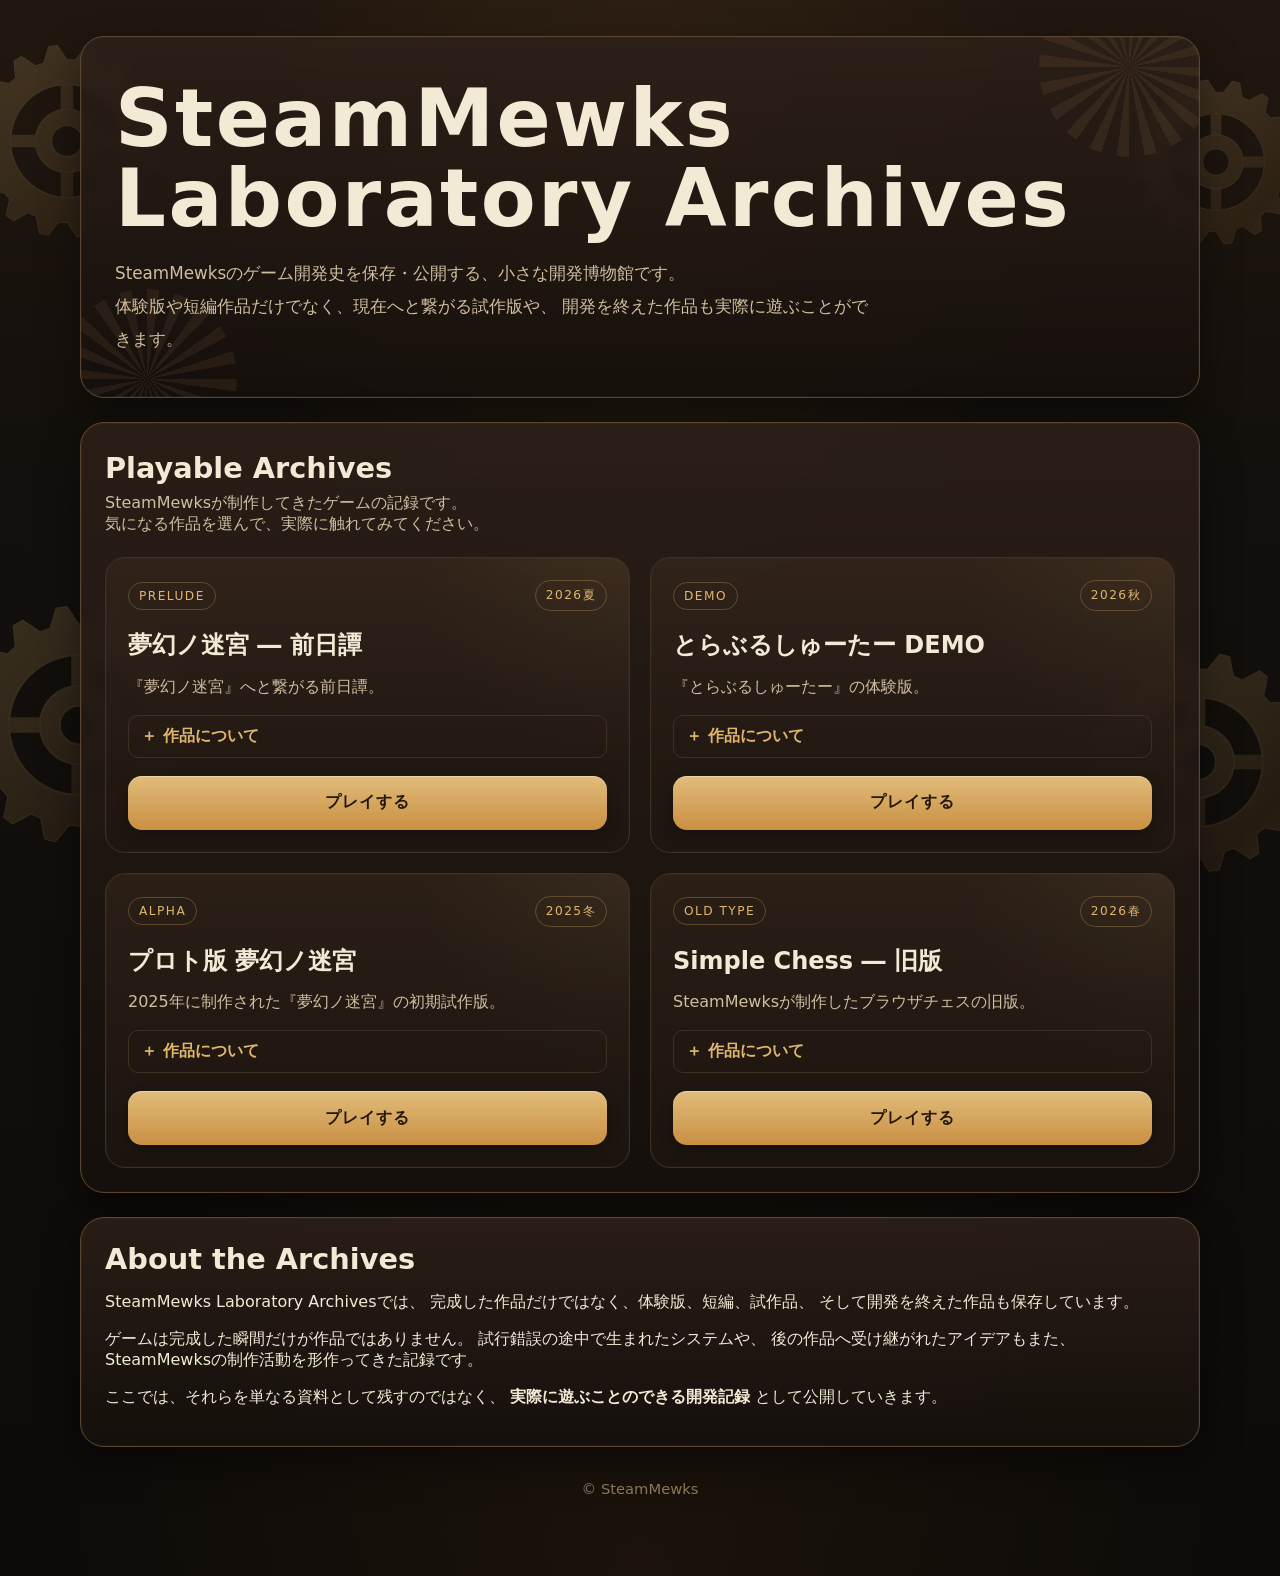
==== commit 4ad4f6f0: "Add files via upload" ====
--- a/index.html
+++ b/index.html
@@ -10,6 +10,69 @@
   >
   <title>SteamMewks Laboratory Archives</title>
   <link rel="stylesheet" href="./assets/css/style.css?v=20261019-3">
+
+  <style>
+    .game-summary{
+      margin:0;
+      color:var(--muted);
+      line-height:1.82;
+    }
+
+    .game-details{
+      margin-top:14px;
+      color:var(--muted);
+    }
+
+    .game-details summary{
+      cursor:pointer;
+      padding:10px 12px;
+      border:1px solid var(--line-soft);
+      border-radius:10px;
+      color:var(--accent-2);
+      font-weight:700;
+      list-style:none;
+      user-select:none;
+      transition:border-color .2s ease, background .2s ease;
+    }
+
+    .game-details summary::-webkit-details-marker{
+      display:none;
+    }
+
+    .game-details summary::before{
+      content:"＋";
+      display:inline-block;
+      width:1.4em;
+    }
+
+    .game-details[open] summary::before{
+      content:"－";
+    }
+
+    .game-details summary:hover{
+      border-color:var(--accent);
+      background:rgba(224,182,111,0.05);
+    }
+
+    .details-content{
+      padding:14px 4px 0;
+    }
+
+    .details-content p{
+      margin:0;
+      color:var(--muted);
+      line-height:1.82;
+    }
+
+    .details-content p + p{
+      margin-top:12px;
+    }
+
+    .game-details + .button{
+      margin-top:18px;
+    }
+  </style>
+
 </head>
 
 <body>
@@ -74,21 +137,29 @@
 
           <h3>夢幻ノ迷宮 ― 前日譚</h3>
 
-          <p>
-            『夢幻ノ迷宮』へと繋がる前日譚。<br>
-            本編より前に起きた出来事を、小さな冒険として体験できます。
+          <p class="game-summary">
+            『夢幻ノ迷宮』へと繋がる前日譚。
           </p>
 
-          <p>
-            <strong>プレイ時間：</strong>
-            1プレイ 約10～20分
-            <br>
-            <small>継続して遊べる要素があります。</small>
-          </p>
-
-          <p>
-            クリアデータは『夢幻ノ迷宮』本編へ引き継ぐことができます。
-          </p>
+          <details class="game-details">
+            <summary>作品について</summary>
+            <div class="details-content">
+              <p>
+                本編より前に起きた出来事を、小さな冒険として体験できます。
+              </p>
+
+              <p>
+                <strong>プレイ時間：</strong>
+                1プレイ 約10～20分
+                <br>
+                <small>継続して遊べる要素があります。</small>
+              </p>
+
+              <p>
+                クリアデータは『夢幻ノ迷宮』本編へ引き継ぐことができます。
+              </p>
+            </div>
+          </details>
 
           <a
             class="button"
@@ -111,15 +182,23 @@
 
           <h3>とらぶるしゅーたー DEMO</h3>
 
-          <p>
-            『とらぶるしゅーたー』の体験版。<br>
-            ゲームの世界観や基本的なプレイ感覚を楽しめるデモバージョンです。
+          <p class="game-summary">
+            『とらぶるしゅーたー』の体験版。
           </p>
 
-          <p>
-            <strong>プレイ時間：</strong>
-            1プレイ 約30分
-          </p>
+          <details class="game-details">
+            <summary>作品について</summary>
+            <div class="details-content">
+              <p>
+                ゲームの世界観や基本的なプレイ感覚を楽しめるデモバージョンです。
+              </p>
+
+              <p>
+                <strong>プレイ時間：</strong>
+                1プレイ 約30分
+              </p>
+            </div>
+          </details>
 
           <a
             class="button"
@@ -142,21 +221,29 @@
 
           <h3>プロト版 夢幻ノ迷宮</h3>
 
-          <p>
-            2025年に制作された『夢幻ノ迷宮』の初期試作版。<br>
-            現在の作品へ発展する以前の、α版に近いゲームです。
+          <p class="game-summary">
+            2025年に制作された『夢幻ノ迷宮』の初期試作版。
           </p>
 
-          <p>
-            <strong>プレイ時間：</strong>
-            1ゲーム 約10分
-          </p>
-
-          <p>
-            現行版とはゲームシステムや内容が大きく異なります。<br>
-            『夢幻ノ迷宮』がどのように生まれ、変化していったのかを残す
-            開発資料として公開しています。
-          </p>
+          <details class="game-details">
+            <summary>作品について</summary>
+            <div class="details-content">
+              <p>
+                現在の作品へ発展する以前の、α版に近いゲームです。
+              </p>
+
+              <p>
+                <strong>プレイ時間：</strong>
+                1ゲーム 約10分
+              </p>
+
+              <p>
+                現行版とはゲームシステムや内容が大きく異なります。<br>
+                『夢幻ノ迷宮』がどのように生まれ、変化していったのかを残す
+                開発資料として公開しています。
+              </p>
+            </div>
+          </details>
 
           <a
             class="button"
@@ -178,14 +265,23 @@
 
   <h3>Simple Chess ― 旧版</h3>
 
-  <p>
-    SteamMewksが制作したブラウザチェスの旧版。<br>
-    通常対局に加えて、スキルを使う変則モードやAIとのソロ対局を遊べます。<br>AI開発の原型でDeep blueを目指して一度挫折したものです。
+  <p class="game-summary">
+    SteamMewksが制作したブラウザチェスの旧版。
   </p>
 
-  <p>
-    現在の『機巧の遊戯卓』へ繋がる、過去の試作・開発記録として公開しています。
-  </p>
+  <details class="game-details">
+    <summary>作品について</summary>
+    <div class="details-content">
+      <p>
+        通常対局に加えて、スキルを使う変則モードやAIとのソロ対局を遊べます。<br>
+        AI開発の原型でDeep blueを目指して一度挫折したものです。
+      </p>
+
+      <p>
+        現在の『機巧の遊戯卓』へ繋がる、過去の試作・開発記録として公開しています。
+      </p>
+    </div>
+  </details>
 
   <a
     class="button"
